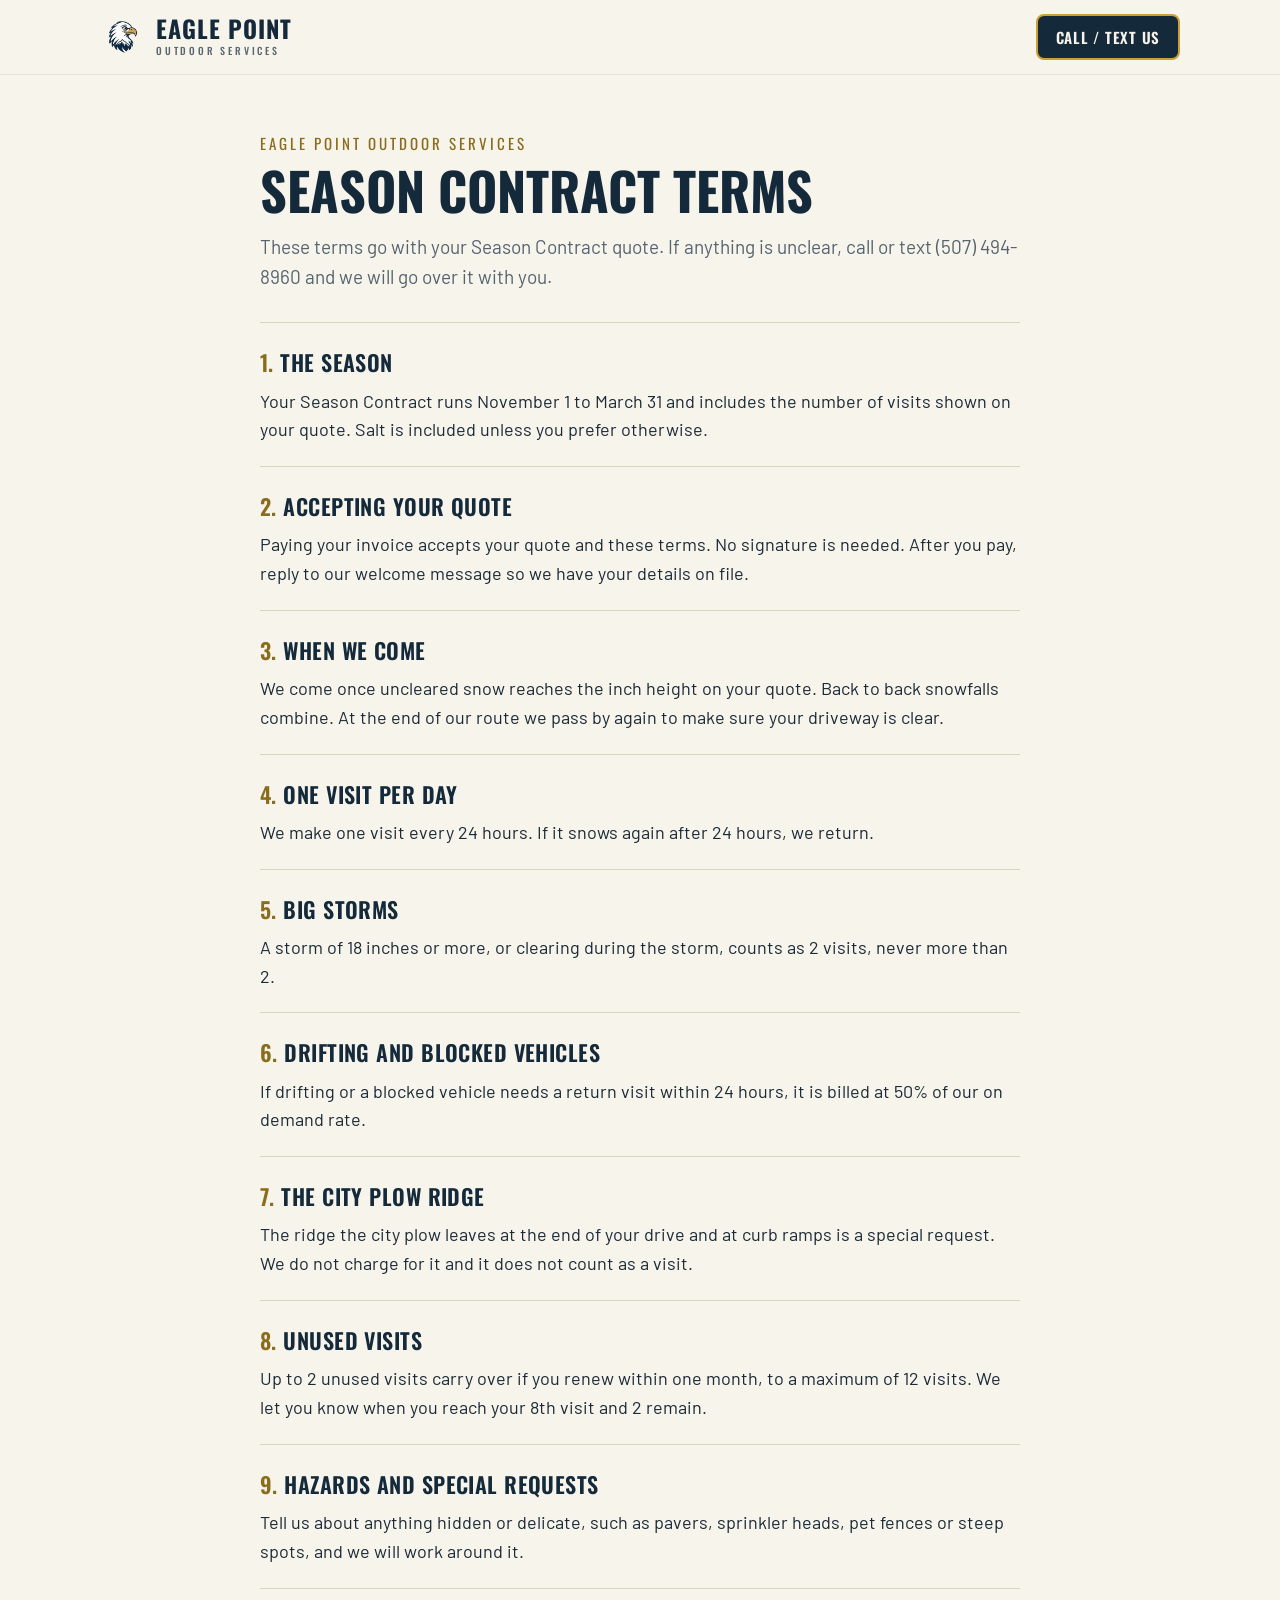
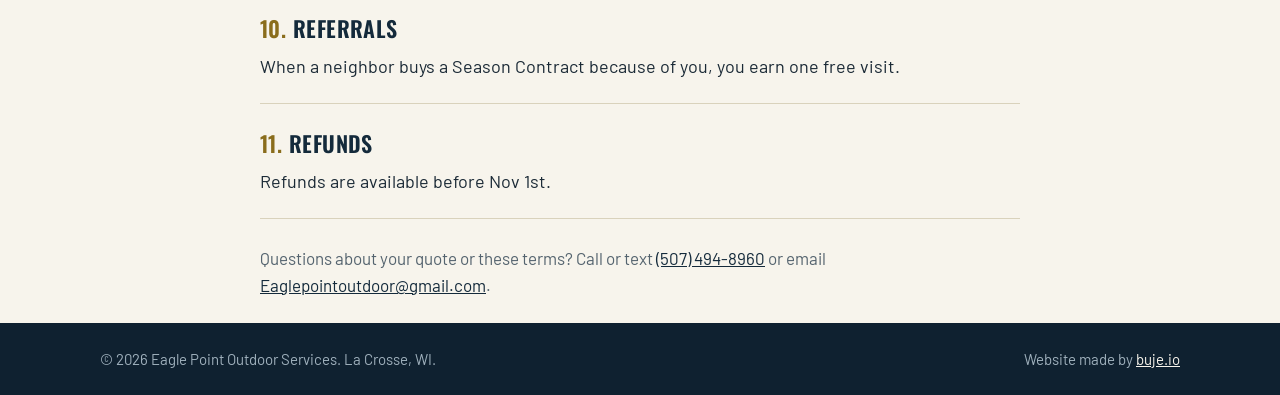
==== season-contract-terms.html @ b124d4b5 "Add private Season Contract terms page (noindex, not linked from the site)" ====
<!doctype html>
<html lang="en">
<head>
<meta charset="utf-8">
<meta name="viewport" content="width=device-width, initial-scale=1">
<meta name="robots" content="noindex, nofollow">
<title>Season Contract Terms | Eagle Point Outdoor Services</title>
<meta name="theme-color" content="#142A3B">
<link rel="icon" href="assets/logo-icon.svg" type="image/svg+xml">
<link rel="preconnect" href="https://fonts.googleapis.com">
<link rel="preconnect" href="https://fonts.gstatic.com" crossorigin>
<link rel="stylesheet" href="https://fonts.googleapis.com/css2?family=Barlow:wght@400;500;600&family=Oswald:wght@500;600;700&display=swap">
<link rel="stylesheet" href="styles.css">
<style>
.tp-head{background:var(--ivory);border-bottom:1px solid #E6E1D3}
.tp-head .wrap{display:flex;align-items:center;justify-content:space-between;gap:16px;padding-block:14px}
.tp-head .btn.small{background:var(--navy);color:var(--ivory)}
.tp{max-width:760px;margin:0 auto;padding:56px 0 24px}
.tp .eyebrow{color:var(--gold-dark)}
.tp h1{font-family:var(--display);font-weight:700;font-size:clamp(36px,6vw,52px);text-transform:uppercase;color:var(--navy);line-height:1.05;margin:8px 0 14px}
.tp .intro{font-size:19px;color:var(--muted);margin-bottom:30px}
.tp ol{list-style:none;counter-reset:t;display:grid;gap:0}
.tp li{counter-increment:t;border-top:1px solid #D9D2BC;padding:22px 0}
.tp li:last-child{border-bottom:1px solid #D9D2BC}
.tp li h2{font-family:var(--display);font-weight:600;font-size:22px;text-transform:uppercase;color:var(--navy);letter-spacing:.02em;margin-bottom:6px}
.tp li h2::before{content:counter(t) ".  ";color:var(--gold-dark)}
.tp li p{color:var(--ink)}
.tp .note{max-width:none;text-align:left;margin:26px 0 0;color:var(--muted);font-size:17px}
@media (max-width:520px){.tp{padding-top:36px}}
</style>
</head>
<body>
<header class="tp-head">
  <div class="wrap">
    <a class="brand" href="/" aria-label="Eagle Point Outdoor Services, home">
      <img src="assets/eagle-logo.png" alt="" width="44" height="44">
      <span><b style="color:var(--navy)">EAGLE POINT</b><small style="color:#5B6770">OUTDOOR SERVICES</small></span>
    </a>
    <a class="btn small" href="tel:+15074948960">Call / Text Us</a>
  </div>
</header>

<main class="wrap">
  <article class="tp">
    <p class="eyebrow">Eagle Point Outdoor Services</p>
    <h1>Season Contract Terms</h1>
    <p class="intro">These terms go with your Season Contract quote. If anything is unclear, call or text (507) 494-8960 and we will go over it with you.</p>
    <ol>
      <li><h2>The season</h2><p>Your Season Contract runs November 1 to March 31 and includes the number of visits shown on your quote. Salt is included unless you prefer otherwise.</p></li>
      <li><h2>Accepting your quote</h2><p>Paying your invoice accepts your quote and these terms. No signature is needed. After you pay, reply to our welcome message so we have your details on file.</p></li>
      <li><h2>When we come</h2><p>We come once uncleared snow reaches the inch height on your quote. Back to back snowfalls combine. At the end of our route we pass by again to make sure your driveway is clear.</p></li>
      <li><h2>One visit per day</h2><p>We make one visit every 24 hours. If it snows again after 24 hours, we return.</p></li>
      <li><h2>Big storms</h2><p>A storm of 18 inches or more, or clearing during the storm, counts as 2 visits, never more than 2.</p></li>
      <li><h2>Drifting and blocked vehicles</h2><p>If drifting or a blocked vehicle needs a return visit within 24 hours, it is billed at 50% of our on demand rate.</p></li>
      <li><h2>The city plow ridge</h2><p>The ridge the city plow leaves at the end of your drive and at curb ramps is a special request. We do not charge for it and it does not count as a visit.</p></li>
      <li><h2>Unused visits</h2><p>Up to 2 unused visits carry over if you renew within one month, to a maximum of 12 visits. We let you know when you reach your 8th visit and 2 remain.</p></li>
      <li><h2>Hazards and special requests</h2><p>Tell us about anything hidden or delicate, such as pavers, sprinkler heads, pet fences or steep spots, and we will work around it.</p></li>
      <li><h2>Referrals</h2><p>When a neighbor buys a Season Contract because of you, you earn one free visit.</p></li>
      <li><h2>Refunds</h2><p>Refunds are available before Nov 1st.</p></li>
    </ol>
    <p class="note">Questions about your quote or these terms? Call or text <a href="tel:+15074948960">(507) 494-8960</a> or email <a href="mailto:Eaglepointoutdoor@gmail.com">Eaglepointoutdoor@gmail.com</a>.</p>
  </article>
</main>

<footer>
  <div class="wrap foot">
    <span>&copy; 2026 Eagle Point Outdoor Services. La Crosse, WI.</span>
    <span>Website made by <a href="https://buje.io">buje.io</a></span>
  </div>
</footer>
</body>
</html>
---- styles.css ----
:root{
  --navy:#142A3B; --deep:#0F1F2B; --gold:#CBA135; --gold-dark:#8A6D1C; --ivory:#F7F4EC; --white:#fff;
  --ink:#1B2A36; --muted:#55646F; --rule:#D9D3C2; --soft:#EFEAD9;
  --display:"Oswald","Arial Narrow",Impact,sans-serif; --body:"Barlow","Helvetica Neue",Arial,sans-serif;
}
*{box-sizing:border-box;margin:0;padding:0}
html{scroll-behavior:smooth}
body{font-family:var(--body);font-size:18px;line-height:1.6;color:var(--ink);background:var(--ivory)}
img{max-width:100%;height:auto;display:block}
a{color:var(--navy)}
a:focus-visible,.btn:focus-visible{outline:3px solid var(--gold);outline-offset:3px}
.wrap{width:min(1080px,100% - 32px);margin-inline:auto}
.skip{position:absolute;left:-999px;top:8px;background:var(--gold);color:var(--navy);padding:8px 14px;z-index:20}
.skip:focus{left:8px}

/* header */
.top{position:sticky;top:0;z-index:10;background:var(--navy);border-bottom:3px solid var(--gold)}
.bar{display:flex;align-items:center;gap:20px;padding-block:10px;flex-wrap:wrap}
.brand{display:flex;align-items:center;gap:12px;text-decoration:none;color:var(--ivory);margin-right:auto}
.brand b{display:block;font-family:var(--display);font-weight:700;font-size:22px;letter-spacing:.04em;line-height:1;color:var(--gold)}
.brand small{display:block;font-family:var(--display);font-weight:500;font-size:10px;letter-spacing:.3em;margin-top:3px}
nav{display:flex;gap:20px}
nav a{color:var(--ivory);text-decoration:none;font-family:var(--display);letter-spacing:.06em;font-size:15px;text-transform:uppercase}
nav a:hover{color:var(--gold)}

/* buttons */
.btn{display:inline-block;background:var(--gold);color:var(--navy);font-family:var(--display);font-weight:600;letter-spacing:.05em;text-transform:uppercase;text-decoration:none;padding:14px 26px;border-radius:8px;border:2px solid var(--gold);font-size:17px;text-align:center}
.btn:hover{background:#d8b24a}
.btn.ghost{background:transparent;color:var(--navy);border-color:var(--navy)}
.btn.ghost:hover{background:rgba(20,42,59,.08)}
.btn.small{padding:9px 18px;font-size:15px}
.btn.tiny{padding:6px 14px;font-size:14px;border-radius:6px}

/* hero */
.hero{position:relative;background:linear-gradient(180deg,#DCEAF2,#F4F8FB);color:var(--navy);overflow:hidden;padding-block:64px 72px}
.snow{position:absolute;inset:0;opacity:.9;pointer-events:none;background:
radial-gradient(circle,#B9D3E2 0 2px,transparent 3px) 20px 30px/110px 90px,
radial-gradient(circle,#C9DCE8 0 1.5px,transparent 2.5px) 60px 10px/80px 66px,
radial-gradient(circle,#fff 0 3px,transparent 4px) 40px 60px/160px 120px;
animation:fall 28s linear infinite}
@keyframes fall{to{background-position:20px 630px,60px 406px,40px 780px}}
@media (prefers-reduced-motion:reduce){.snow{animation:none}html{scroll-behavior:auto}}
.hero-grid{position:relative;display:grid;grid-template-columns:1.5fr .5fr;gap:32px;align-items:center}
.eyebrow{font-family:var(--display);letter-spacing:.2em;text-transform:uppercase;color:var(--gold-dark);font-size:15px}
h1{font-family:var(--display);font-weight:700;font-size:clamp(48px,9vw,92px);line-height:1;text-transform:uppercase;margin:8px 0}
.tagline{font-family:var(--display);font-weight:500;font-size:clamp(22px,4vw,30px);color:var(--gold-dark);letter-spacing:.03em}
.lead{margin-top:14px;font-family:var(--display);letter-spacing:.08em;text-transform:uppercase;font-size:16px}
.dot{color:var(--gold);margin:0 6px}
.actions{display:flex;gap:14px;flex-wrap:wrap;margin:28px 0 22px}
.checks{display:flex;gap:22px;flex-wrap:wrap;list-style:none;font-family:var(--display);letter-spacing:.06em;text-transform:uppercase;font-size:15px}
.checks li::before{content:"\2713";color:var(--gold);margin-right:8px;font-weight:700}
.hero-art img{width:100%;max-width:520px;margin-inline:auto}
.hero-art img.mascot{max-width:340px;filter:drop-shadow(0 8px 14px rgba(20,42,59,.18))}

/* proof strip */
.proof{background:var(--gold);color:var(--navy)}
.proof-grid{list-style:none;display:grid;grid-template-columns:repeat(3,1fr);gap:12px;padding-block:18px;text-align:center}
.proof-grid b{display:block;font-family:var(--display);font-weight:700;font-size:30px;line-height:1.1;text-transform:uppercase}
.proof-grid span{font-family:var(--display);letter-spacing:.06em;text-transform:uppercase;font-size:14px}

/* faq */
.faq{max-width:760px;width:100%}
.faq details{background:var(--white);border:1px solid var(--rule);border-radius:10px;margin-bottom:10px;padding:0 20px}
.faq summary{cursor:pointer;padding:16px 0;font-family:var(--display);font-weight:500;letter-spacing:.03em;font-size:20px;color:var(--navy);list-style:none;display:flex;justify-content:space-between;gap:12px}
.faq summary::-webkit-details-marker{display:none}
.faq summary::after{content:"+";color:var(--gold-dark);font-size:26px;line-height:1}
.faq details[open] summary::after{content:"\2212"}
.faq details p{padding-bottom:16px;color:var(--muted)}

/* sections */
.section{padding-block:72px}
.tint{background:var(--soft)}
.title{font-family:var(--display);font-weight:600;font-size:clamp(30px,5vw,42px);text-transform:uppercase;color:var(--navy);text-align:center;margin-bottom:34px;letter-spacing:.02em}
.title.left{text-align:left;margin-bottom:14px}
.band{background:#2A4A60;color:var(--ivory);padding-block:54px}
.two{display:grid;grid-template-columns:1fr 1fr;gap:24px}
.card{border-left:6px solid var(--gold);padding:6px 0 6px 22px}
.card h2{font-family:var(--display);font-weight:600;font-size:30px;text-transform:uppercase;margin-bottom:8px}
.card p{color:#E8EEF2}
.grid4{display:grid;grid-template-columns:repeat(4,1fr);gap:18px}
.tile{background:var(--white);border:1px solid var(--rule);border-radius:12px;padding:22px}
.tile h3{font-family:var(--display);font-weight:600;font-size:22px;text-transform:uppercase;color:var(--navy);margin-bottom:6px}
.tile p{font-size:16px;color:var(--muted)}
.note{max-width:760px;margin:26px auto 0;text-align:center;color:var(--muted);font-size:16px}

/* pricing */
.plans{align-items:start}
.plan{background:var(--white);border:1px solid var(--rule);border-radius:14px;padding:28px;position:relative;display:flex;flex-direction:column;gap:14px}
.plan.featured{border:2px solid var(--gold)}
.plan h3{font-family:var(--display);font-weight:600;font-size:28px;text-transform:uppercase;color:var(--navy)}
.badge{position:absolute;top:-14px;right:22px;background:var(--gold);color:var(--navy);font-family:var(--display);letter-spacing:.05em;text-transform:uppercase;font-size:14px;padding:4px 14px;border-radius:999px}
table{width:100%;border-collapse:collapse;font-size:17px}
th,td{padding:10px 8px;text-align:left;border-bottom:1px solid var(--rule)}
thead th{font-family:var(--display);letter-spacing:.06em;text-transform:uppercase;font-size:14px;color:var(--muted)}
tbody th{font-family:var(--display);font-weight:500;letter-spacing:.04em}
td s{color:var(--muted)}
.small{font-size:15px;color:var(--muted)}

/* steps */
.steps{display:grid;grid-template-columns:repeat(4,1fr);gap:22px;list-style:none;counter-reset:s}
.steps li{counter-increment:s;background:var(--white);border:1px solid var(--rule);border-radius:12px;padding:24px 22px}
.steps li::before{content:counter(s);display:flex;align-items:center;justify-content:center;width:38px;height:38px;border-radius:50%;background:var(--gold);color:var(--navy);font-family:var(--display);font-weight:700;margin-bottom:12px}
.steps h3{font-family:var(--display);font-weight:600;font-size:22px;text-transform:uppercase;color:var(--navy);margin-bottom:6px}
.steps p{font-size:16px;color:var(--muted)}

/* about and contact */
.about{display:grid;grid-template-columns:240px 1fr;gap:34px;align-items:center;max-width:860px}
.about img{border-radius:50%}
.owner{margin-top:12px}
.contact{text-align:center}
.lead2{font-size:20px;color:var(--muted)}
.big{font-family:var(--display);font-weight:700;font-size:clamp(34px,7vw,56px);margin:6px 0}
.big a{text-decoration:none}
.muted{color:var(--muted);margin-top:10px}
footer{background:var(--navy);color:var(--ivory);padding-block:24px;font-size:15px}
.foot{display:flex;justify-content:space-between;gap:12px;flex-wrap:wrap}
footer a{color:var(--gold)}

/* terms page */
.terms{max-width:760px;margin-inline:auto;padding:48px 0 72px}
.terms h1{font-size:clamp(36px,6vw,52px);color:var(--navy);margin:0 0 6px}
.terms h2{font-family:var(--display);font-weight:600;font-size:24px;text-transform:uppercase;color:var(--navy);margin:34px 0 8px;padding-top:18px;border-top:1px solid var(--rule)}
.terms ul{padding-left:22px}
.terms li{margin:6px 0}
.terms p{margin:10px 0}

@media (max-width:860px){
  .hero-grid,.two,.about{grid-template-columns:1fr}
  .grid4{grid-template-columns:1fr 1fr}
  .steps{grid-template-columns:1fr 1fr}
  .proof-grid{grid-template-columns:repeat(3,1fr);gap:6px}
  .proof-grid b{font-size:22px}
  .proof-grid span{font-size:12px}
  .hero-art{order:-1}
  .about img{margin-inline:auto}
  nav{display:none}
}
@media (max-width:520px){
  .grid4,.steps{grid-template-columns:1fr}
  body{font-size:17px}
}

/* quote popup */
button.btn{cursor:pointer;font-family:var(--display)}
.btn.ghost.dark{color:var(--navy);border-color:var(--navy)}
dialog#quote{margin:auto;inset:0;border:0;border-radius:18px;padding:0;width:min(560px,100% - 24px);max-height:92vh;overflow:auto;background:#fff;color:var(--ink);box-shadow:0 24px 60px rgba(15,31,43,.35)}
dialog#quote::backdrop{background:rgba(15,31,43,.6)}
.qclose{position:absolute;top:14px;right:14px;margin:0}
.x{width:38px;height:38px;border-radius:50%;border:0;background:var(--navy);color:#fff;font-size:24px;line-height:1;cursor:pointer}
.qform{padding:28px 26px 22px;display:grid;gap:14px}
.qhead{display:flex;justify-content:space-between;gap:12px;padding-right:44px}
.qhead h2{font-family:var(--display);font-weight:600;font-size:30px;line-height:1.1;color:var(--navy)}
.qhead p{color:var(--muted);margin-top:6px;font-size:16px}
.qhead img{flex:none}
.qform label{display:grid;gap:6px;font-family:var(--display);font-size:14px;letter-spacing:.08em;text-transform:uppercase;color:var(--muted)}
.qform select,.qform input:not([type=radio]):not([type=checkbox]),.qform textarea{font:inherit;font-size:17px;letter-spacing:0;text-transform:none;color:var(--ink);padding:12px 14px;border:2px solid var(--rule);border-radius:12px;width:100%}
.qform input:focus,.qform textarea:focus{outline:3px solid var(--gold);border-color:var(--gold)}
.row{display:grid;grid-template-columns:1fr 1fr;gap:12px}
fieldset.seg{border:0;display:grid;grid-template-columns:repeat(3,1fr);gap:10px}
fieldset.seg.two{grid-template-columns:1fr 1fr}
fieldset.seg legend{font-family:var(--display);font-size:14px;letter-spacing:.08em;text-transform:uppercase;color:var(--muted);margin-bottom:8px}
fieldset.seg label{position:relative;display:block}
fieldset.seg input{position:absolute;opacity:0}
fieldset.seg span{display:block;text-align:center;padding:12px;border:2px solid var(--rule);border-radius:12px;font-size:17px;letter-spacing:.03em;color:var(--navy);cursor:pointer}
fieldset.seg input:checked+span{border-color:var(--gold);background:#FBF3DC}
fieldset.seg input:focus-visible+span{outline:3px solid var(--gold)}
.pill{justify-self:start;border:2px solid var(--rule);border-radius:999px;padding:6px 16px;font-family:var(--display);letter-spacing:.04em;font-size:15px;color:var(--navy)}
.qform .consent{grid-template-columns:auto 1fr;align-items:start;gap:12px;background:#FBF3DC;border:2px solid #EBD9A5;border-radius:12px;padding:12px 14px;text-transform:none;letter-spacing:0;font-family:var(--body);font-size:15px;color:var(--ink)}
.qform .consent input{width:20px;height:20px;margin-top:2px}
.go{width:100%;font-size:19px;padding:16px}
.priv{text-align:center;color:var(--muted);font-size:14px}
@media (max-width:520px){.row{grid-template-columns:1fr}.qhead h2{font-size:26px}.qhead img{display:none}}

/* mascot poses */
.hero-art img.mascot{max-width:230px}
.pose{height:auto;margin-inline:auto;filter:drop-shadow(0 6px 10px rgba(20,42,59,.15))}
.pose.wide{max-width:340px;margin-top:18px}
.cta-row{display:flex;align-items:center;justify-content:center;gap:28px;flex-wrap:wrap;margin-top:18px}
.cta-row .pose{width:190px;margin:0}
.cta-row .actions{margin:0}
.contact .pose{width:170px;margin-top:20px}
.faq-wrap{display:grid;grid-template-columns:220px 1fr;gap:34px;align-items:center;max-width:960px}
.faq-eagle{width:220px}
.qhead img{width:auto;height:84px}
@media (max-width:860px){.faq-wrap{grid-template-columns:1fr}.faq-eagle{display:none}}

.hp{position:absolute;left:-9999px;width:1px;height:1px;opacity:0}
.qmsg{background:#E8F3EA;border:2px solid #B7D8BD;color:#1F4D2B;border-radius:12px;padding:12px 14px;text-align:center;font-size:16px}
.qmsg[hidden]{display:none}

.qform select{background:#fff;appearance:auto}

@media (max-width:860px){.hero-art img.mascot{max-width:220px}.hero{padding-block:36px 48px}.cta-row .pose{width:150px}}

/* review band */
.review{background:var(--navy);color:var(--ivory);padding-block:30px}
.review-wrap{display:flex;align-items:center;justify-content:center;gap:22px;flex-wrap:wrap;text-align:center}
.review-text{font-size:20px}
.review-text b{font-family:var(--display);font-weight:600;letter-spacing:.03em;text-transform:uppercase;color:var(--gold)}

/* value prop bullets */
.ticks{list-style:none;display:grid;gap:10px;font-size:18px}
.ticks li{position:relative;padding-left:30px;line-height:1.4}
.ticks li::before{content:"\2713";position:absolute;left:0;top:0;color:var(--gold-dark);font-weight:700}
.ticks b{font-family:var(--display);font-weight:600;letter-spacing:.03em;text-transform:uppercase;color:var(--navy)}

/* eagle as a secondary element */
.pose.wide{max-width:230px}
.cta-row .pose{width:120px}
.contact .pose{width:110px}
.faq-eagle{width:150px}
.faq-wrap{grid-template-columns:150px 1fr}
@media (max-width:860px){
  .hero-grid{grid-template-columns:1fr}
  .hero-art{order:0}
  .hero-art img.mascot{max-width:130px;margin-inline:0}
  .cta-row .pose{width:100px}
}

.hero-art img.mascot{max-width:190px;filter:none;margin-left:auto}
.pose{filter:none}
@media (max-width:860px){.hero-art img.mascot{max-width:110px}}

.visit-only{display:grid;gap:14px}
.visit-only[hidden]{display:none}

@media (max-width:860px){.hero-art{display:none}}

/* mobile timeline for the four steps */
@media (max-width:860px){
  .steps{grid-template-columns:1fr;gap:0}
  .steps li{background:none;border:0;border-radius:0;padding:0 0 28px 62px;position:relative}
  .steps li::before{position:absolute;left:0;top:0;margin:0;z-index:1}
  .steps li::after{content:"";position:absolute;left:18px;top:46px;bottom:6px;width:2px;background:var(--gold)}
  .steps li:last-child{padding-bottom:0}
  .steps li:last-child::after{display:none}
  .steps h3{font-size:20px;padding-top:6px}
}

/* cleaner mobile sections */
@media (max-width:520px){
  .grid4{gap:10px}
  .tile{padding:14px 16px}
  .tile h3{font-size:19px;margin-bottom:2px}
  .tile p{font-size:15px}
  .pose,.pose.wide{display:none}
  .plan{padding:20px}
  .plan h3{font-size:24px}
  .ticks{font-size:16px;gap:8px}
  .cta-row{margin-top:8px}
  .cta-row .actions{flex-direction:column;width:100%}
  .cta-row .actions .btn{width:100%;text-align:center}
}

/* faq full width on mobile (earlier rule was overriding the single column) */
@media (max-width:860px){
  .faq-wrap{grid-template-columns:1fr;gap:0}
  .faq{max-width:100%;min-width:0}
}
@media (max-width:520px){
  .faq summary{font-size:18px}
}

/* cleaner plans and contact on mobile */
@media (max-width:860px){
  .contact .pose{display:none}
  .contact{padding-bottom:8px}
  .contact .big{font-size:44px}
  .plans{gap:14px}
}
@media (max-width:520px){
  .plan .btn{width:100%;text-align:center}
  .section .note{font-size:15px;margin-top:18px}
}

/* mobile landing: full page, tighter spacing */
@media (max-width:860px){
  .hero{min-height:calc(100svh - 56px);display:flex;align-items:center;padding-block:40px}
  .hero .actions{flex-direction:column;align-items:stretch}
  .hero .actions .btn{width:100%;text-align:center}
}
@media (max-width:520px){
  .section{padding-block:44px}
  .title{margin-bottom:22px}
  .band{padding-block:36px}
}

/* work photos flanking the eagle */
.showcase{display:grid;grid-template-columns:minmax(0,160px) minmax(200px,332px) minmax(0,160px);gap:24px;justify-content:center;align-items:center;margin-top:28px}
.showcase .pose.wide{max-width:100%;margin:0;width:100%}
.showcase .side{display:grid;gap:12px;align-self:center}
.showcase .side img{width:100%;aspect-ratio:1/1;object-fit:cover;border-radius:12px;border:1px solid var(--rule)}
.showcase .side.one{grid-template-rows:1fr;align-self:stretch}
.showcase .side.one img{aspect-ratio:auto;height:100%}
.showcase .pose.wide{align-self:center}
@media (max-width:860px){
  .showcase{grid-template-columns:minmax(0,120px) minmax(140px,220px) minmax(0,120px);gap:14px}
}
@media (max-width:520px){
  .showcase{grid-template-columns:repeat(3,1fr);gap:8px;margin-top:18px}
  .showcase .side{display:contents}
  .showcase .side img,.showcase .side.one img{aspect-ratio:3/4;height:auto;border-radius:8px}
}

/* smaller hassle band */
.band{padding-block:40px}
.card{padding:4px 0 4px 18px;border-left-width:4px}
.card h2{font-size:24px;margin-bottom:6px}
.card p{font-size:16px;line-height:1.6}
@media (max-width:520px){
  .band{padding-block:28px}
  .band .two{gap:20px}
  .card h2{font-size:21px}
  .card p{font-size:15px}
}


/* refresh 2026-10-29: snowy downtown hero, one CTA, quieter header button */
.hero{background:linear-gradient(90deg,rgba(20,42,59,.92) 0%,rgba(20,42,59,.74) 48%,rgba(20,42,59,.32) 100%),url(assets/la-crosse-downtown.jpg) center 58%/cover no-repeat;color:var(--ivory);padding-block:104px 120px}
.hero .eyebrow,.hero .tagline{color:#E3C777}
.hero h1{color:var(--ivory)}
.hero .lead{color:var(--ivory)}
.hero .dot{color:#E3C777}
.hero .checks{color:var(--ivory)}
.hero .checks li::before{color:#E3C777}
.hero-grid{grid-template-columns:1fr}
@media (max-width:860px){
  .hero{padding-block:72px 64px;background:linear-gradient(180deg,rgba(20,42,59,.9) 0%,rgba(20,42,59,.74) 60%,rgba(20,42,59,.5) 100%),url(assets/la-crosse-downtown.jpg) 55% center/cover no-repeat}
  .hero .checks{display:none}
}
.foot{align-items:center}
@media (max-width:520px){
  .bar{flex-wrap:nowrap;gap:10px}
  .brand img{width:38px;height:38px}
  .brand b{font-size:18px}
  .brand small{font-size:8px;letter-spacing:.24em}
  .btn.small{padding:9px 12px;font-size:13px;white-space:nowrap}
}

/* match the landing page mockup: cream header, left headings, clean cards, navy contact band */
.top{background:var(--ivory);border-bottom:1px solid #E6E1D3}
.brand b{color:var(--navy);font-size:24px}
.brand small{color:#5B6770;letter-spacing:.28em}
nav a{color:var(--navy);font-weight:500}
nav a:hover{color:var(--gold-dark)}
.btn.small{background:var(--navy);color:var(--ivory)}
.btn.small:hover{background:#1d3a50}
.hero .checks li::before{content:"\2022";font-weight:400}
.hero .checks{gap:10px 28px}
.title{text-align:left;font-size:clamp(32px,5vw,44px);margin-bottom:34px}
.section{padding-block:72px 8px}
.section.tint{background:transparent}
#about{background:#EFE7D3;padding-block:56px;margin-top:64px}
#about .about{max-width:1000px}
#about .title.left{margin-bottom:16px}
.tile{border-radius:14px;padding:26px}
.photos{display:grid;grid-template-columns:repeat(3,1fr);gap:20px;margin-top:28px}
.photos img{width:100%;aspect-ratio:4/3;object-fit:cover;border-radius:14px}
.plans{align-items:stretch}
.plan{border-radius:18px;padding:36px;gap:6px}
.plan h3{font-size:30px}
.plan .sub{color:var(--muted);margin-bottom:10px}
.plan .ticks{list-style:disc;display:block;padding-left:20px;margin:12px 0 26px;line-height:1.9}
.plan .ticks li{padding-left:0}
.plan .ticks li::before{content:none}
.plan .btn{align-self:flex-start;margin-top:auto}
.plan.featured{background:var(--navy);color:var(--ivory);border:none}
.plan.featured h3{color:var(--ivory)}
.plan.featured .sub{color:#A9CCE0}
.plan .pop{font-family:var(--display);font-size:13px;letter-spacing:.2em;text-transform:uppercase;color:var(--gold)}
.steps li{border-radius:14px}
#faq .faq{max-width:900px}
.faq details{background:none;border:none;border-top:1px solid #D9D2BC;border-radius:0;margin:0;padding:0}
.faq details:last-child{border-bottom:1px solid #D9D2BC}
.faq summary{font-family:var(--body);font-weight:600;letter-spacing:0;font-size:19px;padding:20px 0 6px}
.faq details p{padding-bottom:20px}
.contactband{background:var(--navy);color:var(--ivory);margin-top:72px}
.contactband .cb{display:flex;flex-wrap:wrap;gap:32px;align-items:center;justify-content:space-between;padding-block:64px}
.contactband h2{font-family:var(--display);font-weight:700;font-size:clamp(30px,5vw,48px);text-transform:uppercase;line-height:1.1}
.contactband p{font-size:20px;color:#A9CCE0;margin-top:10px}
.contactband .cbr{display:flex;flex-direction:column;gap:12px;align-items:flex-start}
.contactband .btn.phone{font-size:26px;padding:16px 32px}
.contactband .cbr a:not(.btn){color:var(--ivory);font-size:17px}
footer{background:#0F2130;color:#9FB0BC}
footer a{color:var(--ivory)}
@media (max-width:860px){
  .photos{grid-template-columns:1fr}
  .section{padding-block:56px 8px}
  .plan{padding:28px}
  .contactband .cb{padding-block:48px}
}
@media (max-width:520px){
  .brand b{font-size:18px}
  .plan .btn{align-self:stretch}
}
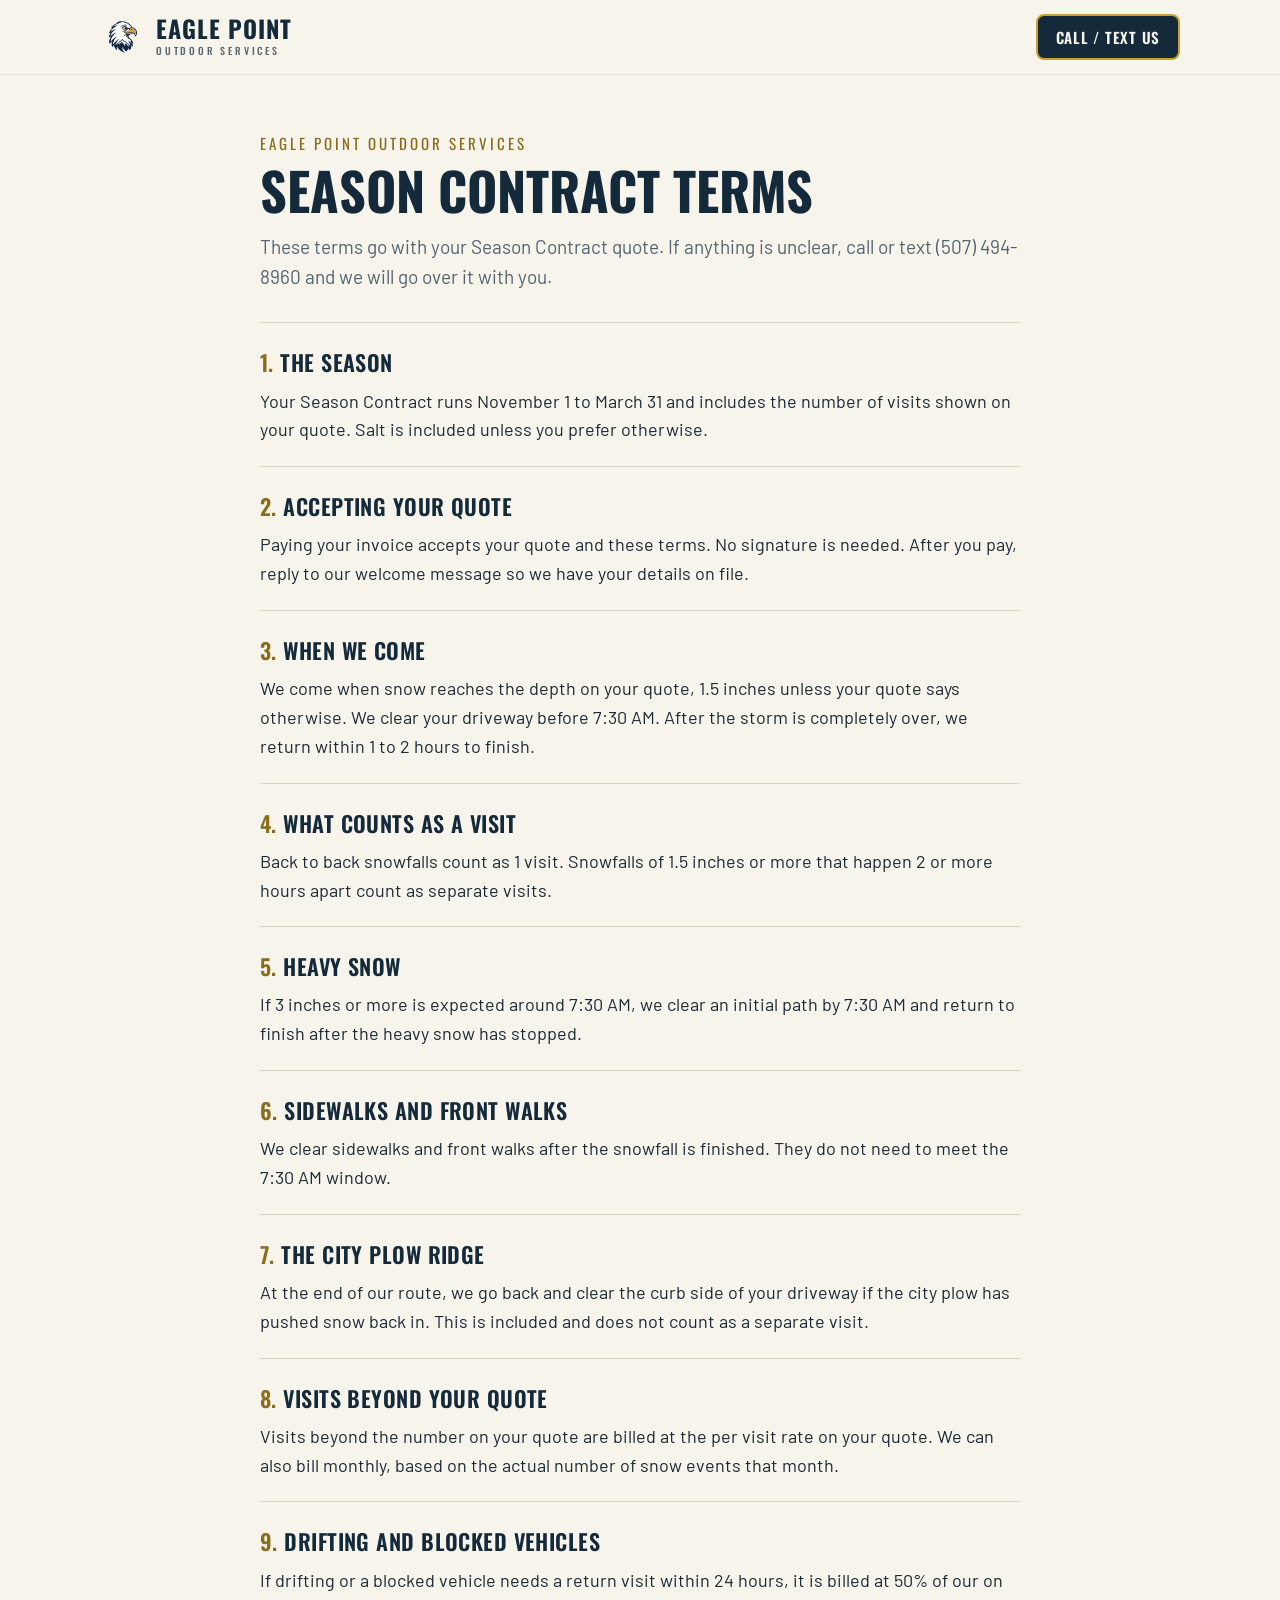
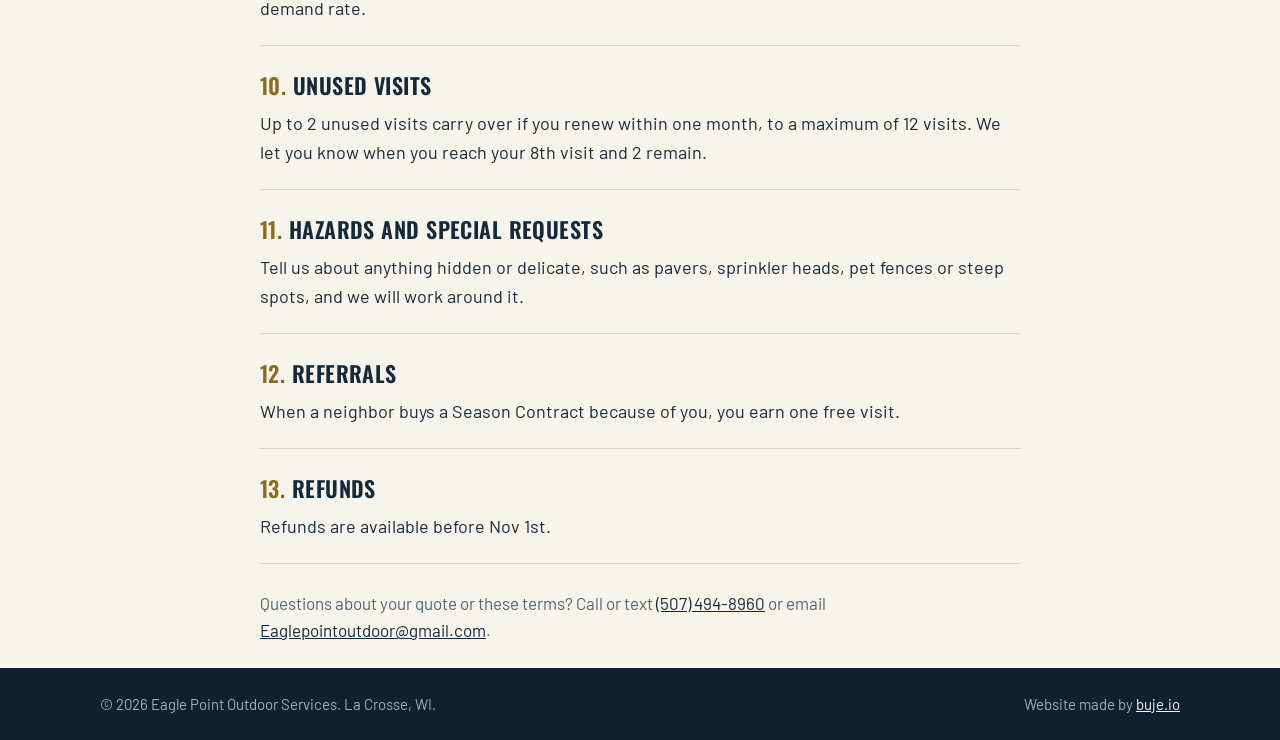
==== commit a9f04e48: "Align season contract terms with dispatch and visit rules" ====
--- a/season-contract-terms.html
+++ b/season-contract-terms.html
@@ -48,11 +48,13 @@
     <ol>
       <li><h2>The season</h2><p>Your Season Contract runs November 1 to March 31 and includes the number of visits shown on your quote. Salt is included unless you prefer otherwise.</p></li>
       <li><h2>Accepting your quote</h2><p>Paying your invoice accepts your quote and these terms. No signature is needed. After you pay, reply to our welcome message so we have your details on file.</p></li>
-      <li><h2>When we come</h2><p>We come once uncleared snow reaches the inch height on your quote. Back to back snowfalls combine. At the end of our route we pass by again to make sure your driveway is clear.</p></li>
-      <li><h2>One visit per day</h2><p>We make one visit every 24 hours. If it snows again after 24 hours, we return.</p></li>
-      <li><h2>Big storms</h2><p>A storm of 18 inches or more, or clearing during the storm, counts as 2 visits, never more than 2.</p></li>
+      <li><h2>When we come</h2><p>We come when snow reaches the depth on your quote, 1.5 inches unless your quote says otherwise. We clear your driveway before 7:30 AM. After the storm is completely over, we return within 1 to 2 hours to finish.</p></li>
+      <li><h2>What counts as a visit</h2><p>Back to back snowfalls count as 1 visit. Snowfalls of 1.5 inches or more that happen 2 or more hours apart count as separate visits.</p></li>
+      <li><h2>Heavy snow</h2><p>If 3 inches or more is expected around 7:30 AM, we clear an initial path by 7:30 AM and return to finish after the heavy snow has stopped.</p></li>
+      <li><h2>Sidewalks and front walks</h2><p>We clear sidewalks and front walks after the snowfall is finished. They do not need to meet the 7:30 AM window.</p></li>
+      <li><h2>The city plow ridge</h2><p>At the end of our route, we go back and clear the curb side of your driveway if the city plow has pushed snow back in. This is included and does not count as a separate visit.</p></li>
+      <li><h2>Visits beyond your quote</h2><p>Visits beyond the number on your quote are billed at the per visit rate on your quote. We can also bill monthly, based on the actual number of snow events that month.</p></li>
       <li><h2>Drifting and blocked vehicles</h2><p>If drifting or a blocked vehicle needs a return visit within 24 hours, it is billed at 50% of our on demand rate.</p></li>
-      <li><h2>The city plow ridge</h2><p>The ridge the city plow leaves at the end of your drive and at curb ramps is a special request. We do not charge for it and it does not count as a visit.</p></li>
       <li><h2>Unused visits</h2><p>Up to 2 unused visits carry over if you renew within one month, to a maximum of 12 visits. We let you know when you reach your 8th visit and 2 remain.</p></li>
       <li><h2>Hazards and special requests</h2><p>Tell us about anything hidden or delicate, such as pavers, sprinkler heads, pet fences or steep spots, and we will work around it.</p></li>
       <li><h2>Referrals</h2><p>When a neighbor buys a Season Contract because of you, you earn one free visit.</p></li>
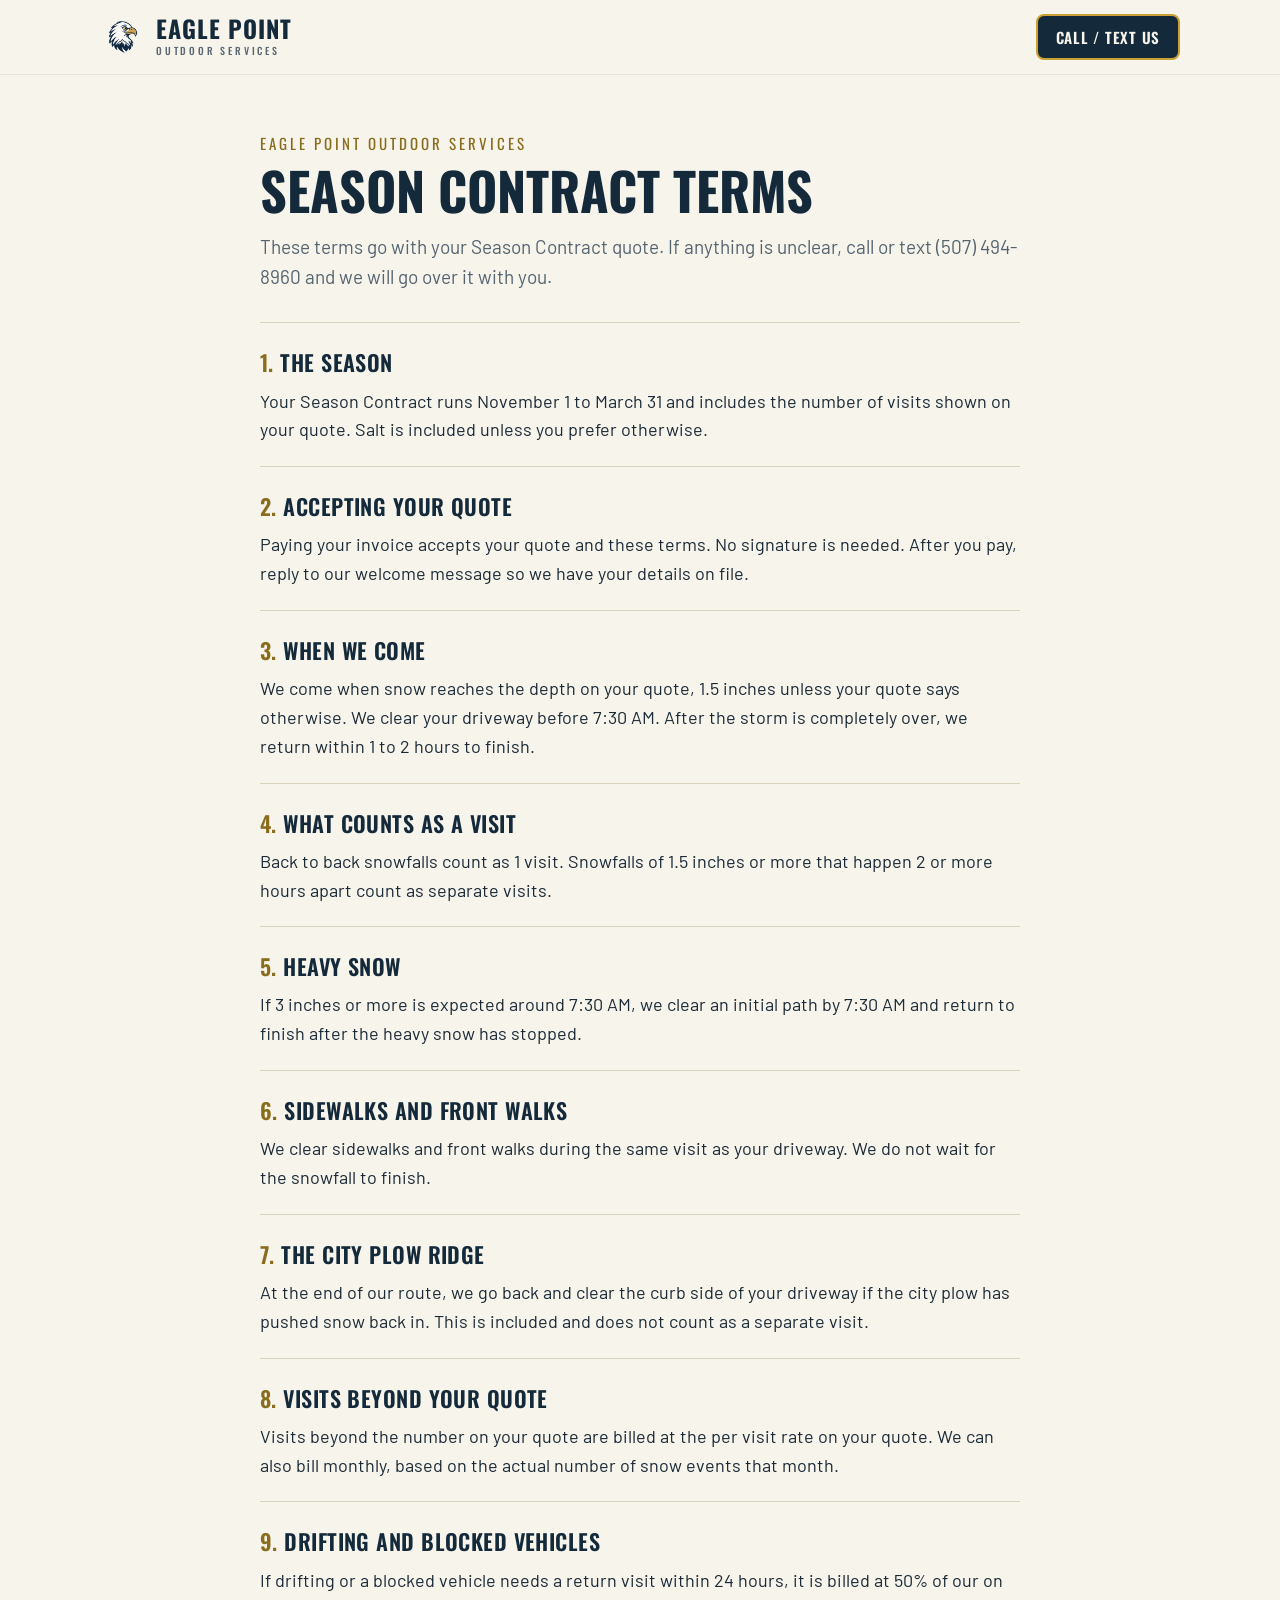
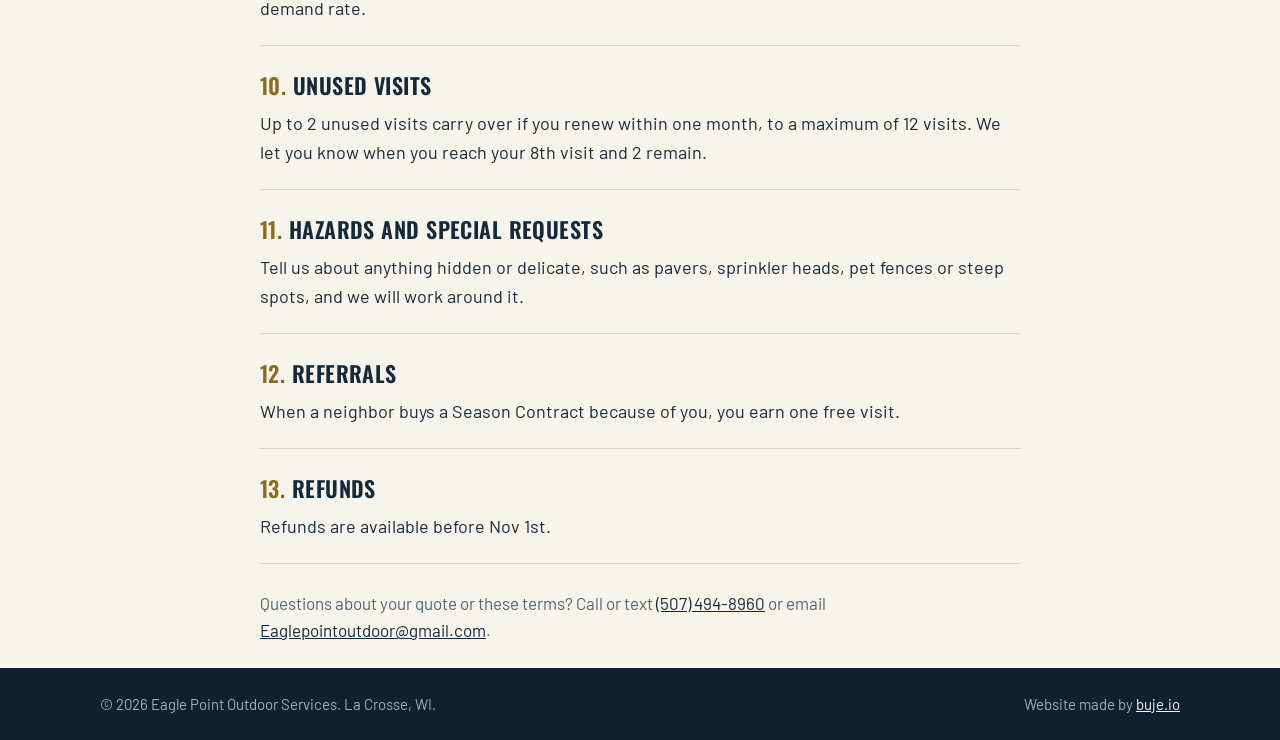
==== commit 3169d167: "Clear sidewalks in the same visit as the driveway" ====
--- a/season-contract-terms.html
+++ b/season-contract-terms.html
@@ -51,7 +51,7 @@
       <li><h2>When we come</h2><p>We come when snow reaches the depth on your quote, 1.5 inches unless your quote says otherwise. We clear your driveway before 7:30 AM. After the storm is completely over, we return within 1 to 2 hours to finish.</p></li>
       <li><h2>What counts as a visit</h2><p>Back to back snowfalls count as 1 visit. Snowfalls of 1.5 inches or more that happen 2 or more hours apart count as separate visits.</p></li>
       <li><h2>Heavy snow</h2><p>If 3 inches or more is expected around 7:30 AM, we clear an initial path by 7:30 AM and return to finish after the heavy snow has stopped.</p></li>
-      <li><h2>Sidewalks and front walks</h2><p>We clear sidewalks and front walks after the snowfall is finished. They do not need to meet the 7:30 AM window.</p></li>
+      <li><h2>Sidewalks and front walks</h2><p>We clear sidewalks and front walks during the same visit as your driveway. We do not wait for the snowfall to finish.</p></li>
       <li><h2>The city plow ridge</h2><p>At the end of our route, we go back and clear the curb side of your driveway if the city plow has pushed snow back in. This is included and does not count as a separate visit.</p></li>
       <li><h2>Visits beyond your quote</h2><p>Visits beyond the number on your quote are billed at the per visit rate on your quote. We can also bill monthly, based on the actual number of snow events that month.</p></li>
       <li><h2>Drifting and blocked vehicles</h2><p>If drifting or a blocked vehicle needs a return visit within 24 hours, it is billed at 50% of our on demand rate.</p></li>
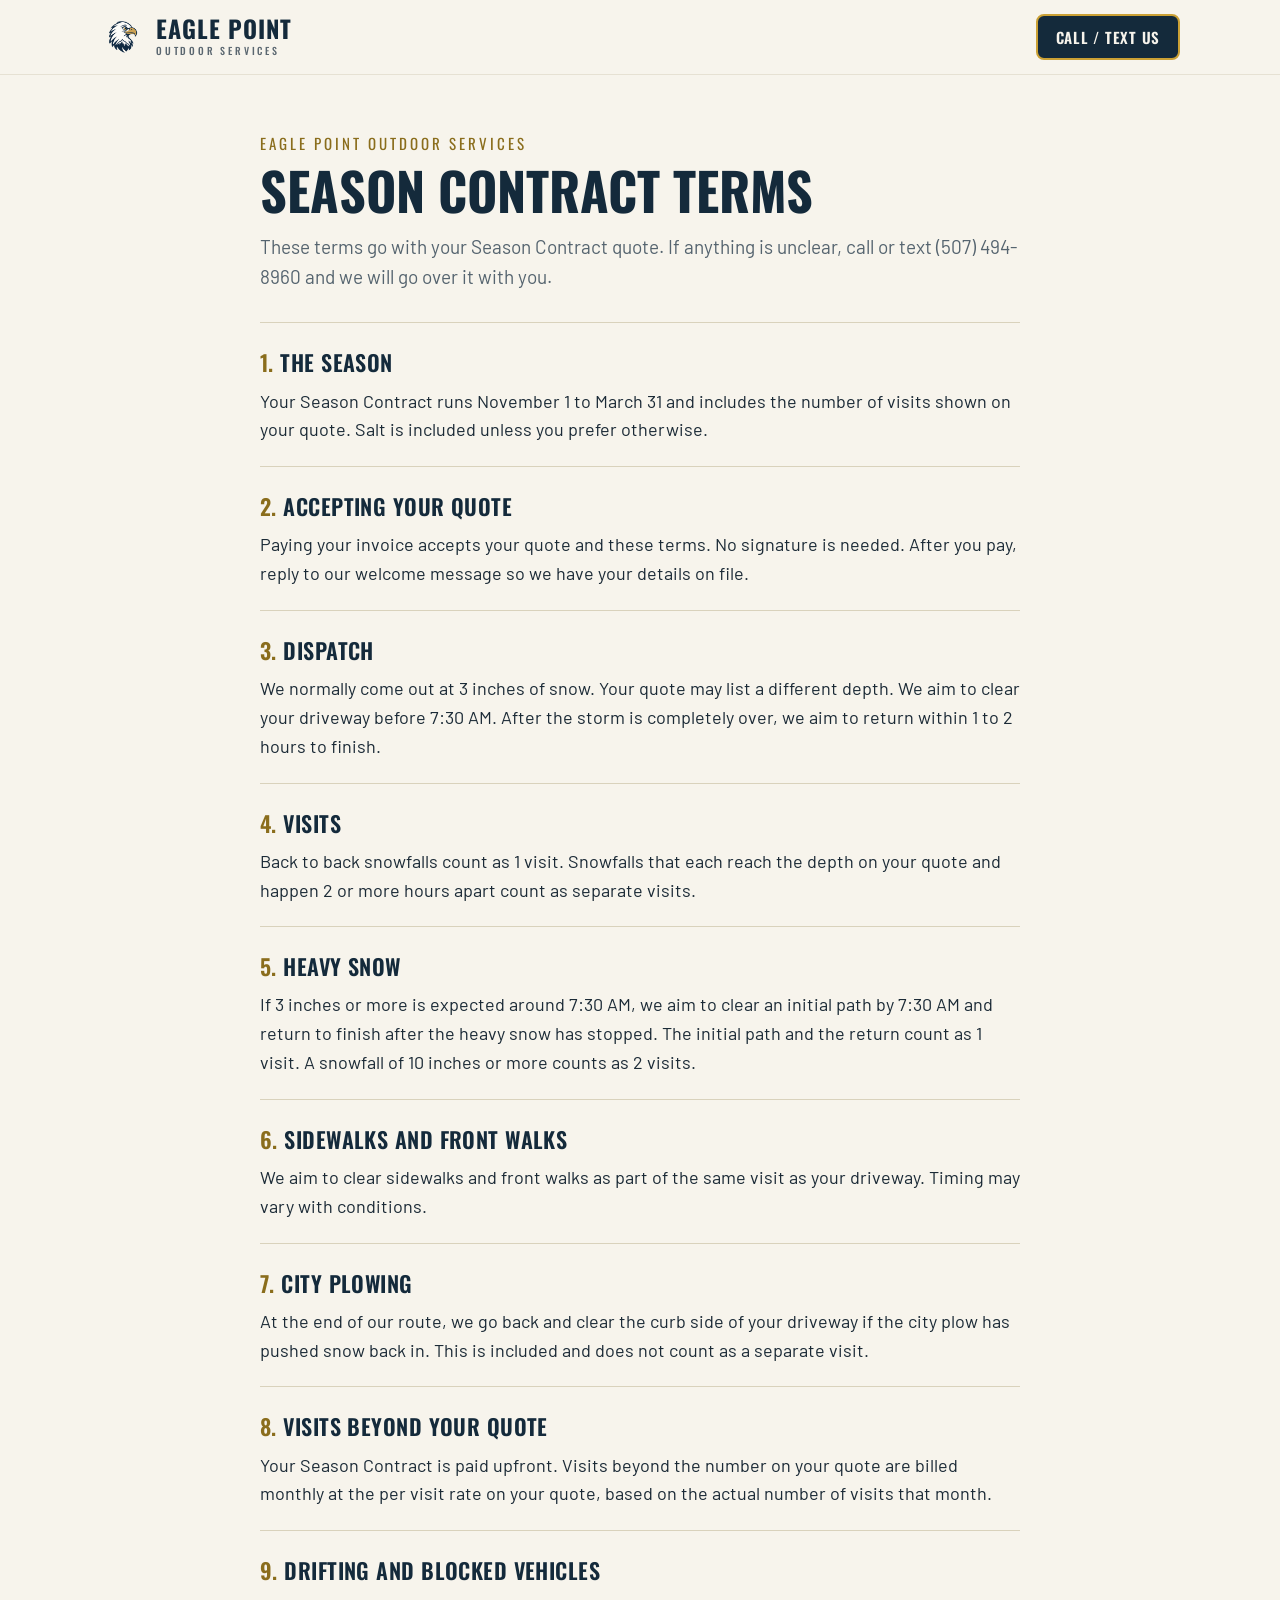
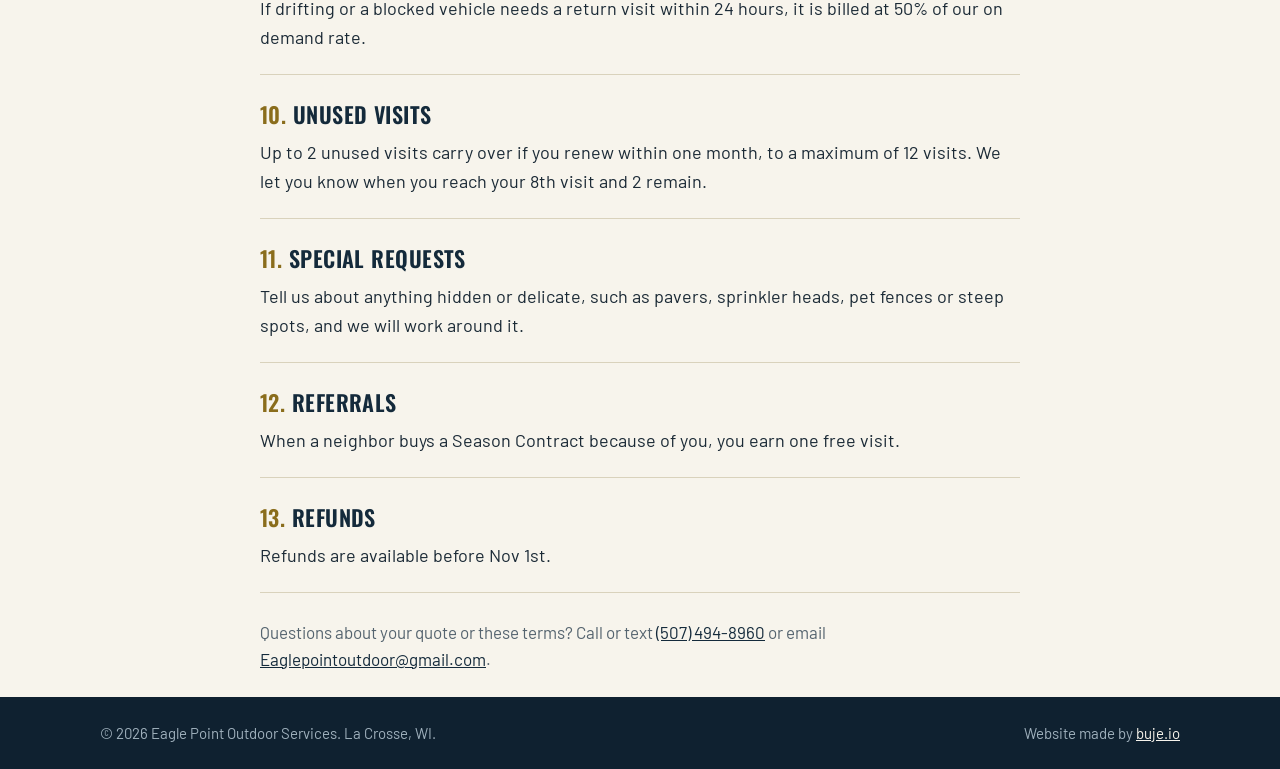
==== commit 6d4f6789: "Update season contract terms: dispatch, visits, billing, headings" ====
--- a/season-contract-terms.html
+++ b/season-contract-terms.html
@@ -48,15 +48,15 @@
     <ol>
       <li><h2>The season</h2><p>Your Season Contract runs November 1 to March 31 and includes the number of visits shown on your quote. Salt is included unless you prefer otherwise.</p></li>
       <li><h2>Accepting your quote</h2><p>Paying your invoice accepts your quote and these terms. No signature is needed. After you pay, reply to our welcome message so we have your details on file.</p></li>
-      <li><h2>When we come</h2><p>We come when snow reaches the depth on your quote, 1.5 inches unless your quote says otherwise. We clear your driveway before 7:30 AM. After the storm is completely over, we return within 1 to 2 hours to finish.</p></li>
-      <li><h2>What counts as a visit</h2><p>Back to back snowfalls count as 1 visit. Snowfalls of 1.5 inches or more that happen 2 or more hours apart count as separate visits.</p></li>
-      <li><h2>Heavy snow</h2><p>If 3 inches or more is expected around 7:30 AM, we clear an initial path by 7:30 AM and return to finish after the heavy snow has stopped.</p></li>
-      <li><h2>Sidewalks and front walks</h2><p>We clear sidewalks and front walks during the same visit as your driveway. We do not wait for the snowfall to finish.</p></li>
-      <li><h2>The city plow ridge</h2><p>At the end of our route, we go back and clear the curb side of your driveway if the city plow has pushed snow back in. This is included and does not count as a separate visit.</p></li>
-      <li><h2>Visits beyond your quote</h2><p>Visits beyond the number on your quote are billed at the per visit rate on your quote. We can also bill monthly, based on the actual number of snow events that month.</p></li>
+      <li><h2>Dispatch</h2><p>We normally come out at 3 inches of snow. Your quote may list a different depth. We aim to clear your driveway before 7:30 AM. After the storm is completely over, we aim to return within 1 to 2 hours to finish.</p></li>
+      <li><h2>Visits</h2><p>Back to back snowfalls count as 1 visit. Snowfalls that each reach the depth on your quote and happen 2 or more hours apart count as separate visits.</p></li>
+      <li><h2>Heavy snow</h2><p>If 3 inches or more is expected around 7:30 AM, we aim to clear an initial path by 7:30 AM and return to finish after the heavy snow has stopped. The initial path and the return count as 1 visit. A snowfall of 10 inches or more counts as 2 visits.</p></li>
+      <li><h2>Sidewalks and front walks</h2><p>We aim to clear sidewalks and front walks as part of the same visit as your driveway. Timing may vary with conditions.</p></li>
+      <li><h2>City Plowing</h2><p>At the end of our route, we go back and clear the curb side of your driveway if the city plow has pushed snow back in. This is included and does not count as a separate visit.</p></li>
+      <li><h2>Visits beyond your quote</h2><p>Your Season Contract is paid upfront. Visits beyond the number on your quote are billed monthly at the per visit rate on your quote, based on the actual number of visits that month.</p></li>
       <li><h2>Drifting and blocked vehicles</h2><p>If drifting or a blocked vehicle needs a return visit within 24 hours, it is billed at 50% of our on demand rate.</p></li>
       <li><h2>Unused visits</h2><p>Up to 2 unused visits carry over if you renew within one month, to a maximum of 12 visits. We let you know when you reach your 8th visit and 2 remain.</p></li>
-      <li><h2>Hazards and special requests</h2><p>Tell us about anything hidden or delicate, such as pavers, sprinkler heads, pet fences or steep spots, and we will work around it.</p></li>
+      <li><h2>Special Requests</h2><p>Tell us about anything hidden or delicate, such as pavers, sprinkler heads, pet fences or steep spots, and we will work around it.</p></li>
       <li><h2>Referrals</h2><p>When a neighbor buys a Season Contract because of you, you earn one free visit.</p></li>
       <li><h2>Refunds</h2><p>Refunds are available before Nov 1st.</p></li>
     </ol>
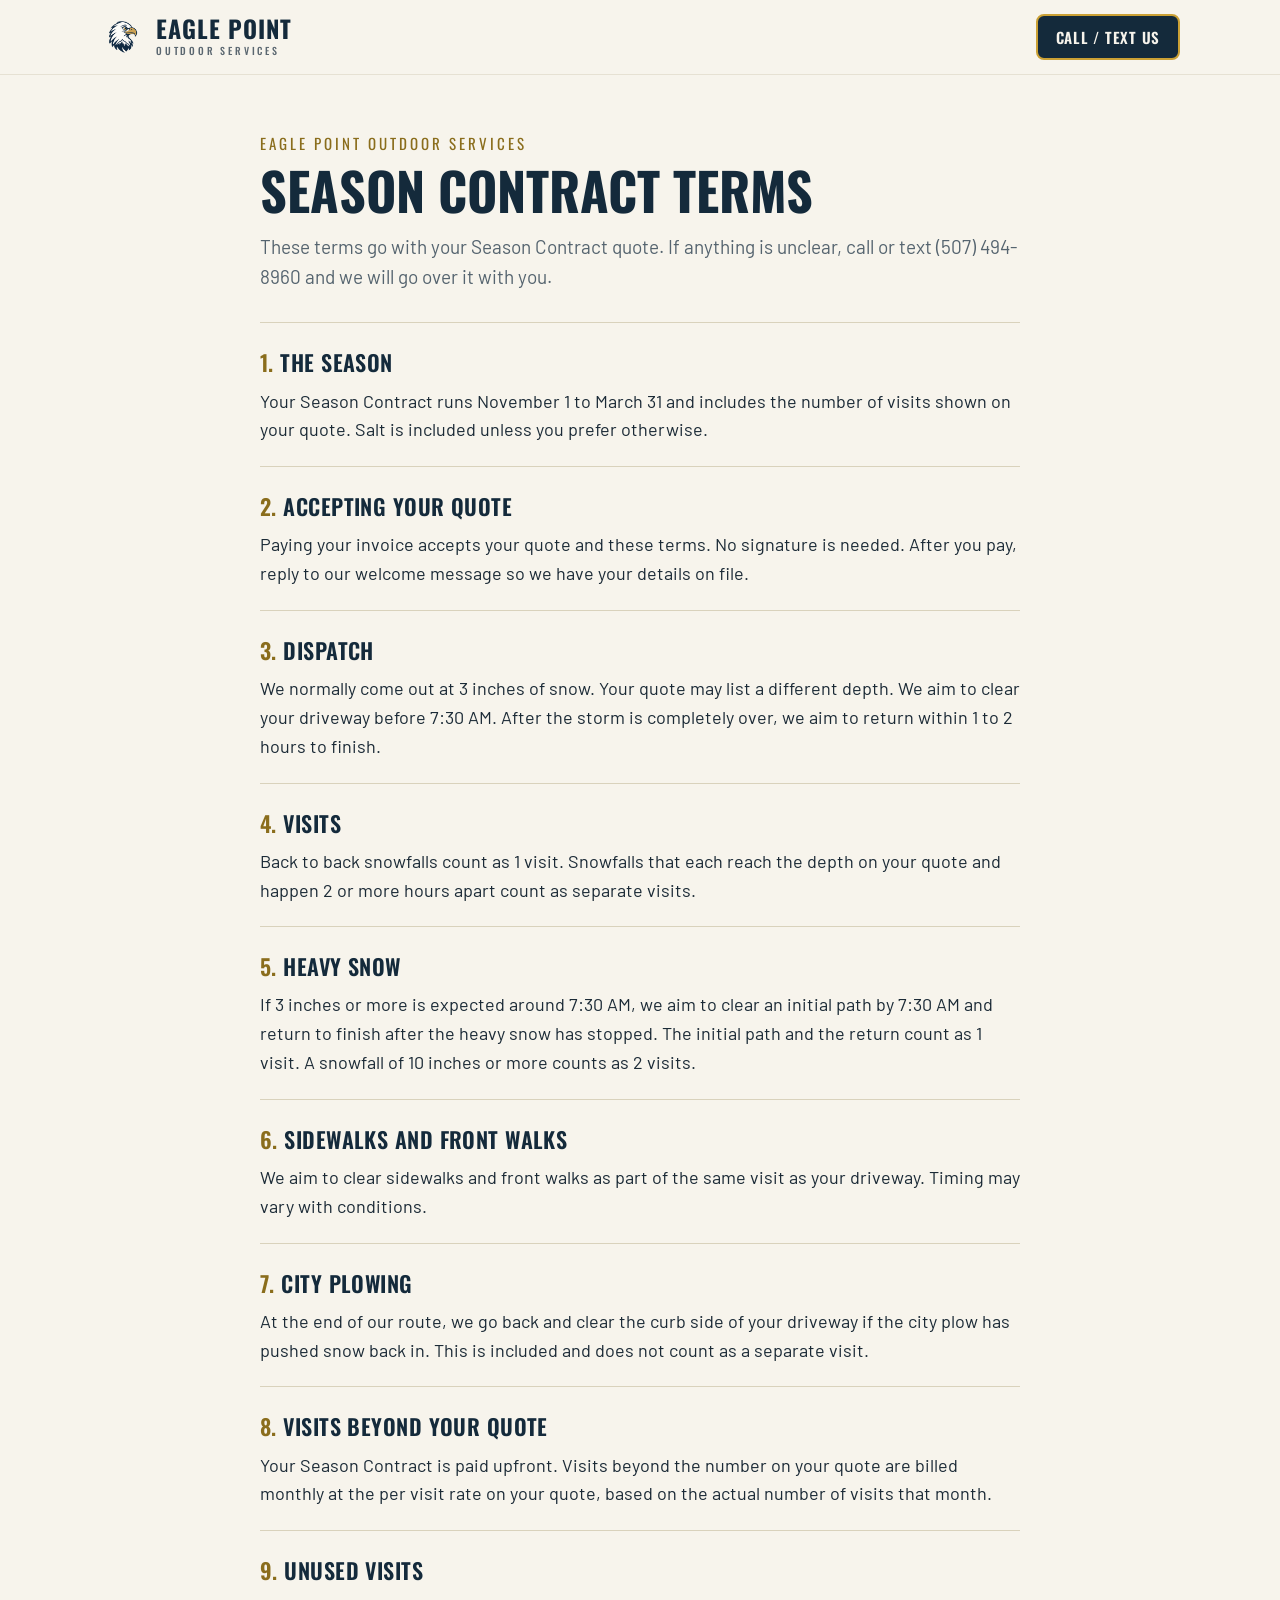
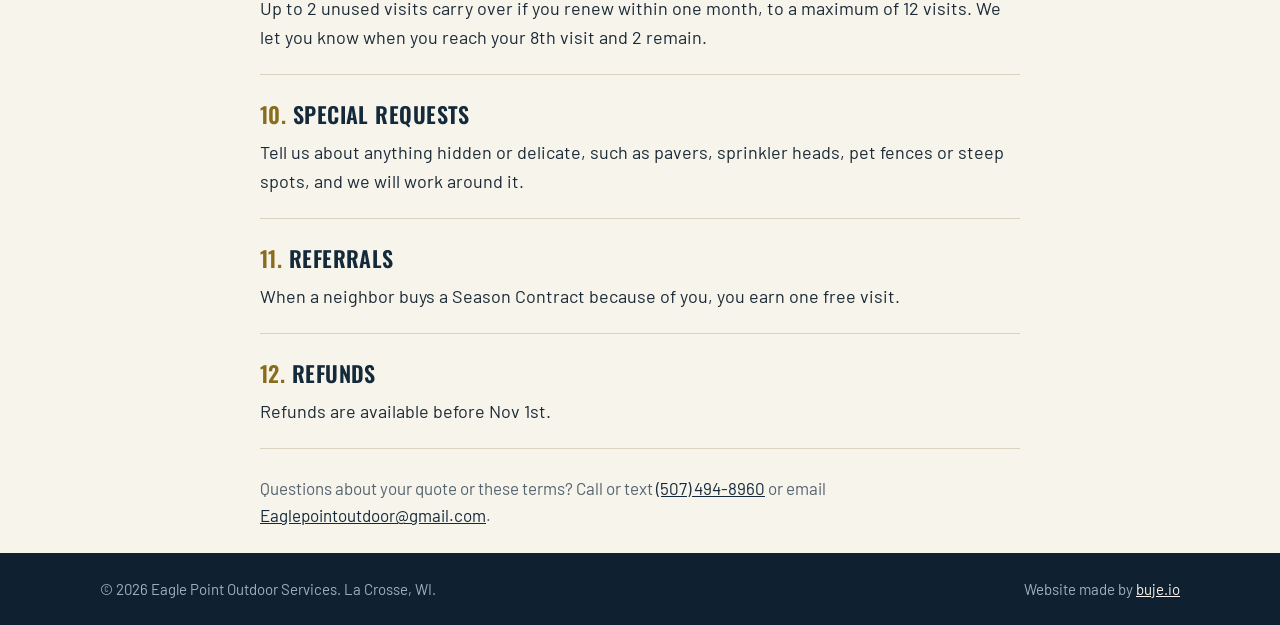
==== commit 6db4d058: "Remove drifting and blocked vehicles term" ====
--- a/season-contract-terms.html
+++ b/season-contract-terms.html
@@ -54,7 +54,6 @@
       <li><h2>Sidewalks and front walks</h2><p>We aim to clear sidewalks and front walks as part of the same visit as your driveway. Timing may vary with conditions.</p></li>
       <li><h2>City Plowing</h2><p>At the end of our route, we go back and clear the curb side of your driveway if the city plow has pushed snow back in. This is included and does not count as a separate visit.</p></li>
       <li><h2>Visits beyond your quote</h2><p>Your Season Contract is paid upfront. Visits beyond the number on your quote are billed monthly at the per visit rate on your quote, based on the actual number of visits that month.</p></li>
-      <li><h2>Drifting and blocked vehicles</h2><p>If drifting or a blocked vehicle needs a return visit within 24 hours, it is billed at 50% of our on demand rate.</p></li>
       <li><h2>Unused visits</h2><p>Up to 2 unused visits carry over if you renew within one month, to a maximum of 12 visits. We let you know when you reach your 8th visit and 2 remain.</p></li>
       <li><h2>Special Requests</h2><p>Tell us about anything hidden or delicate, such as pavers, sprinkler heads, pet fences or steep spots, and we will work around it.</p></li>
       <li><h2>Referrals</h2><p>When a neighbor buys a Season Contract because of you, you earn one free visit.</p></li>
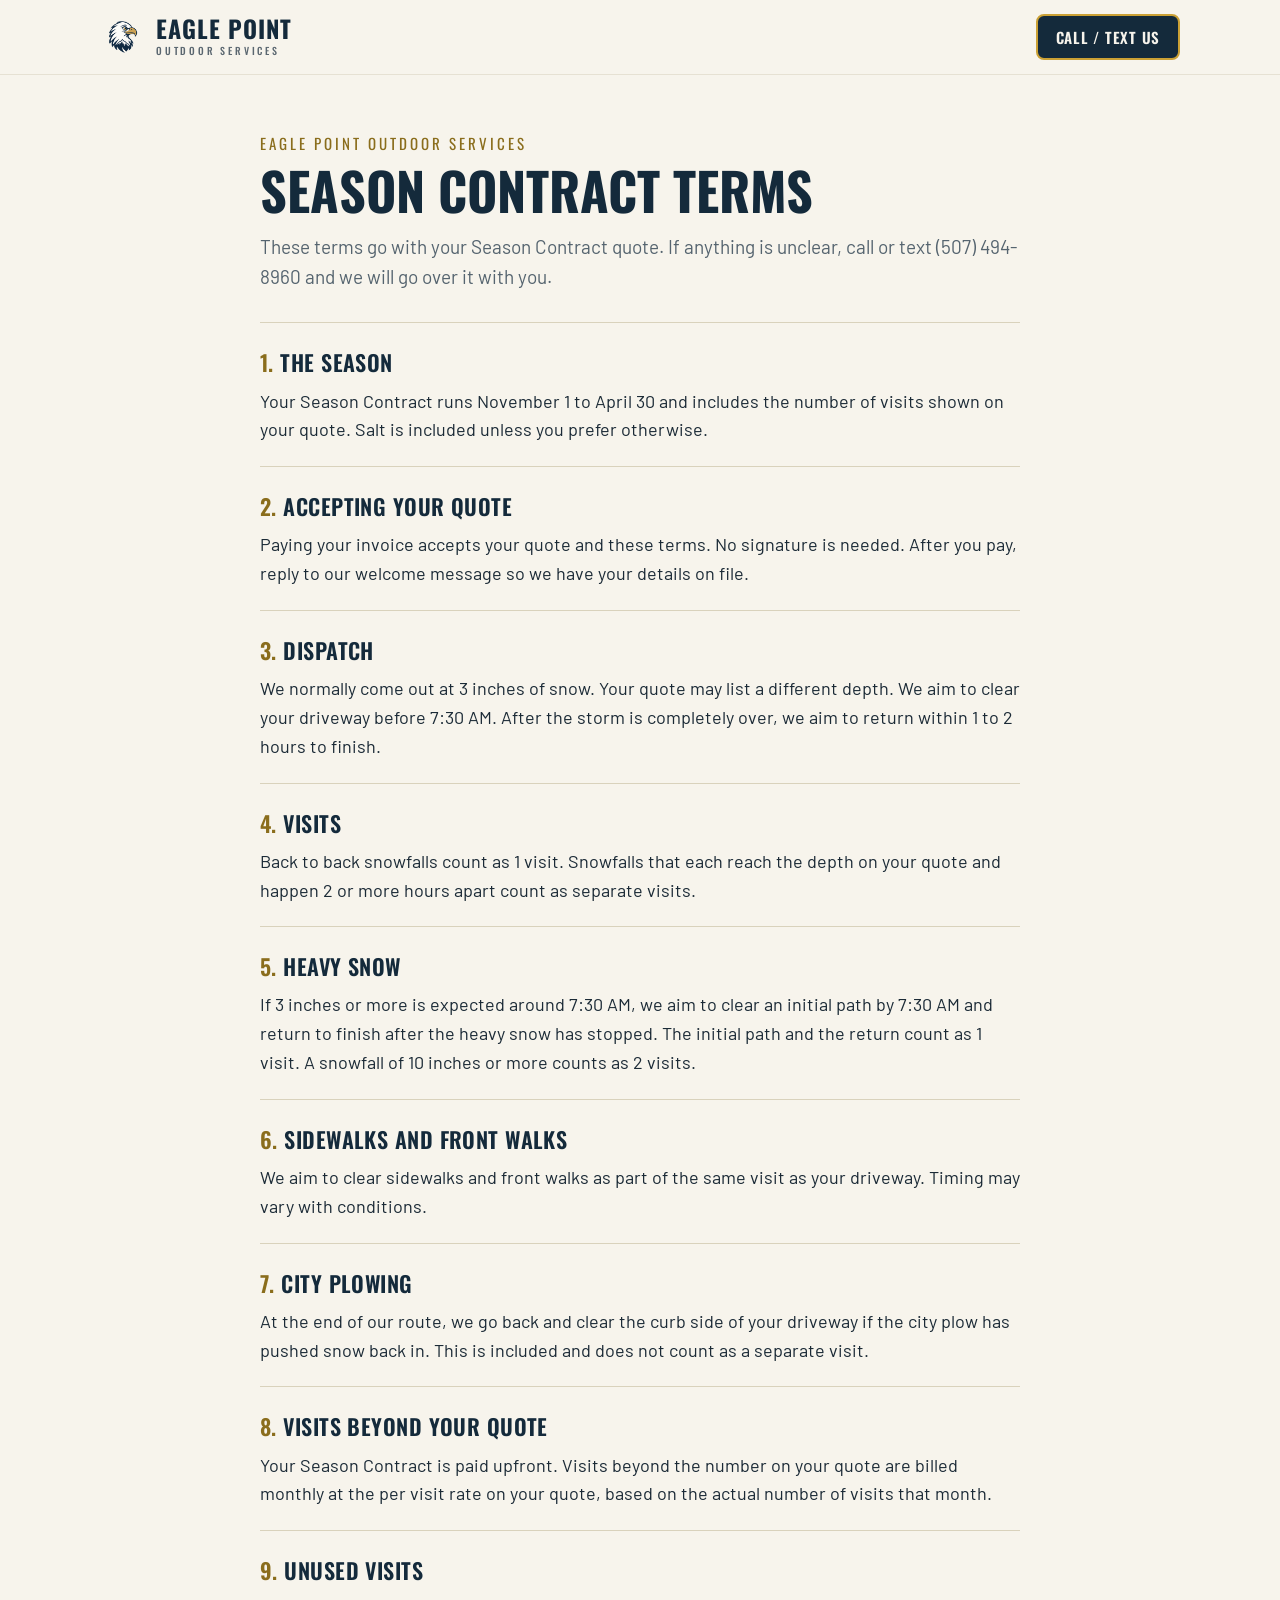
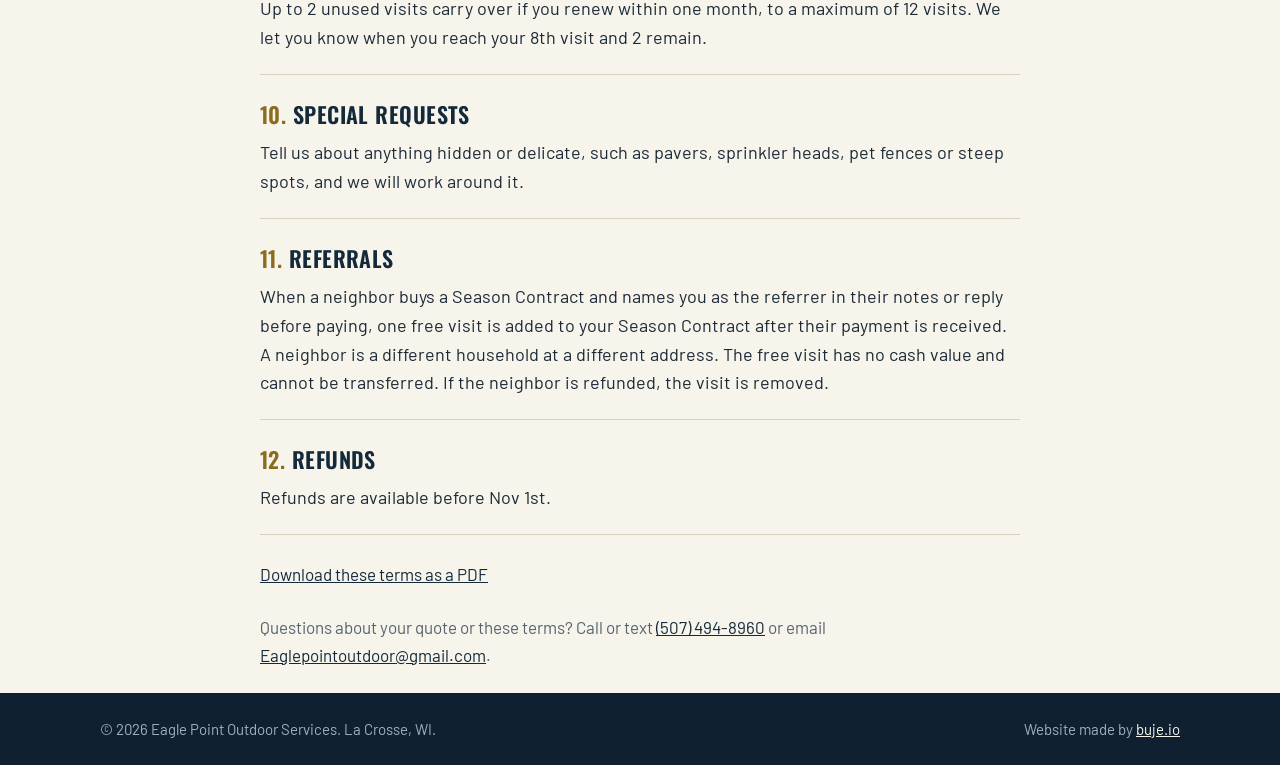
==== commit 8c66a7e2: "Add general Service Terms page, PDF downloads, April 30 season end New /terms page in formal wording" ====
--- a/season-contract-terms.html
+++ b/season-contract-terms.html
@@ -46,7 +46,7 @@
     <h1>Season Contract Terms</h1>
     <p class="intro">These terms go with your Season Contract quote. If anything is unclear, call or text (507) 494-8960 and we will go over it with you.</p>
     <ol>
-      <li><h2>The season</h2><p>Your Season Contract runs November 1 to March 31 and includes the number of visits shown on your quote. Salt is included unless you prefer otherwise.</p></li>
+      <li><h2>The season</h2><p>Your Season Contract runs November 1 to April 30 and includes the number of visits shown on your quote. Salt is included unless you prefer otherwise.</p></li>
       <li><h2>Accepting your quote</h2><p>Paying your invoice accepts your quote and these terms. No signature is needed. After you pay, reply to our welcome message so we have your details on file.</p></li>
       <li><h2>Dispatch</h2><p>We normally come out at 3 inches of snow. Your quote may list a different depth. We aim to clear your driveway before 7:30 AM. After the storm is completely over, we aim to return within 1 to 2 hours to finish.</p></li>
       <li><h2>Visits</h2><p>Back to back snowfalls count as 1 visit. Snowfalls that each reach the depth on your quote and happen 2 or more hours apart count as separate visits.</p></li>
@@ -56,9 +56,10 @@
       <li><h2>Visits beyond your quote</h2><p>Your Season Contract is paid upfront. Visits beyond the number on your quote are billed monthly at the per visit rate on your quote, based on the actual number of visits that month.</p></li>
       <li><h2>Unused visits</h2><p>Up to 2 unused visits carry over if you renew within one month, to a maximum of 12 visits. We let you know when you reach your 8th visit and 2 remain.</p></li>
       <li><h2>Special Requests</h2><p>Tell us about anything hidden or delicate, such as pavers, sprinkler heads, pet fences or steep spots, and we will work around it.</p></li>
-      <li><h2>Referrals</h2><p>When a neighbor buys a Season Contract because of you, you earn one free visit.</p></li>
+      <li><h2>Referrals</h2><p>When a neighbor buys a Season Contract and names you as the referrer in their notes or reply before paying, one free visit is added to your Season Contract after their payment is received. A neighbor is a different household at a different address. The free visit has no cash value and cannot be transferred. If the neighbor is refunded, the visit is removed.</p></li>
       <li><h2>Refunds</h2><p>Refunds are available before Nov 1st.</p></li>
     </ol>
+    <p class="note"><a href="/assets/eagle-point-season-contract-terms.pdf">Download these terms as a PDF</a></p>
     <p class="note">Questions about your quote or these terms? Call or text <a href="tel:+15074948960">(507) 494-8960</a> or email <a href="mailto:Eaglepointoutdoor@gmail.com">Eaglepointoutdoor@gmail.com</a>.</p>
   </article>
 </main>
